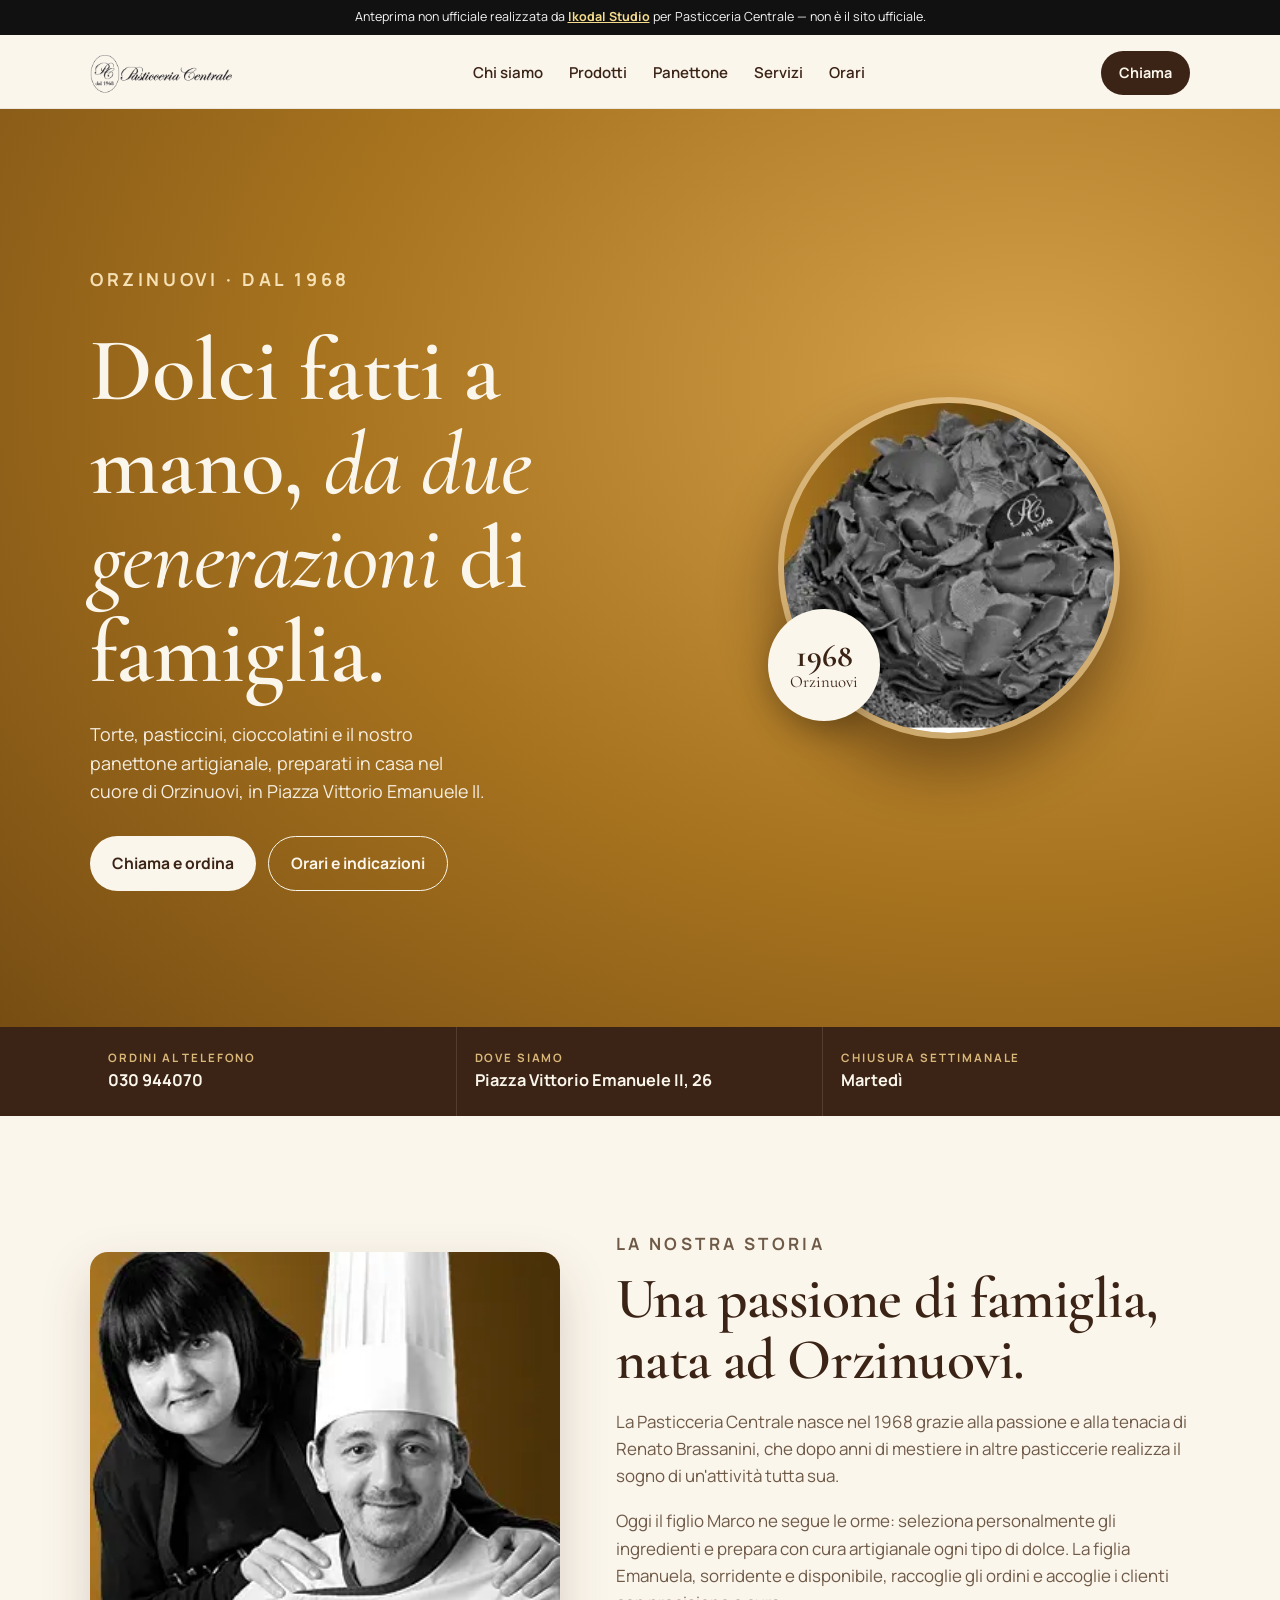
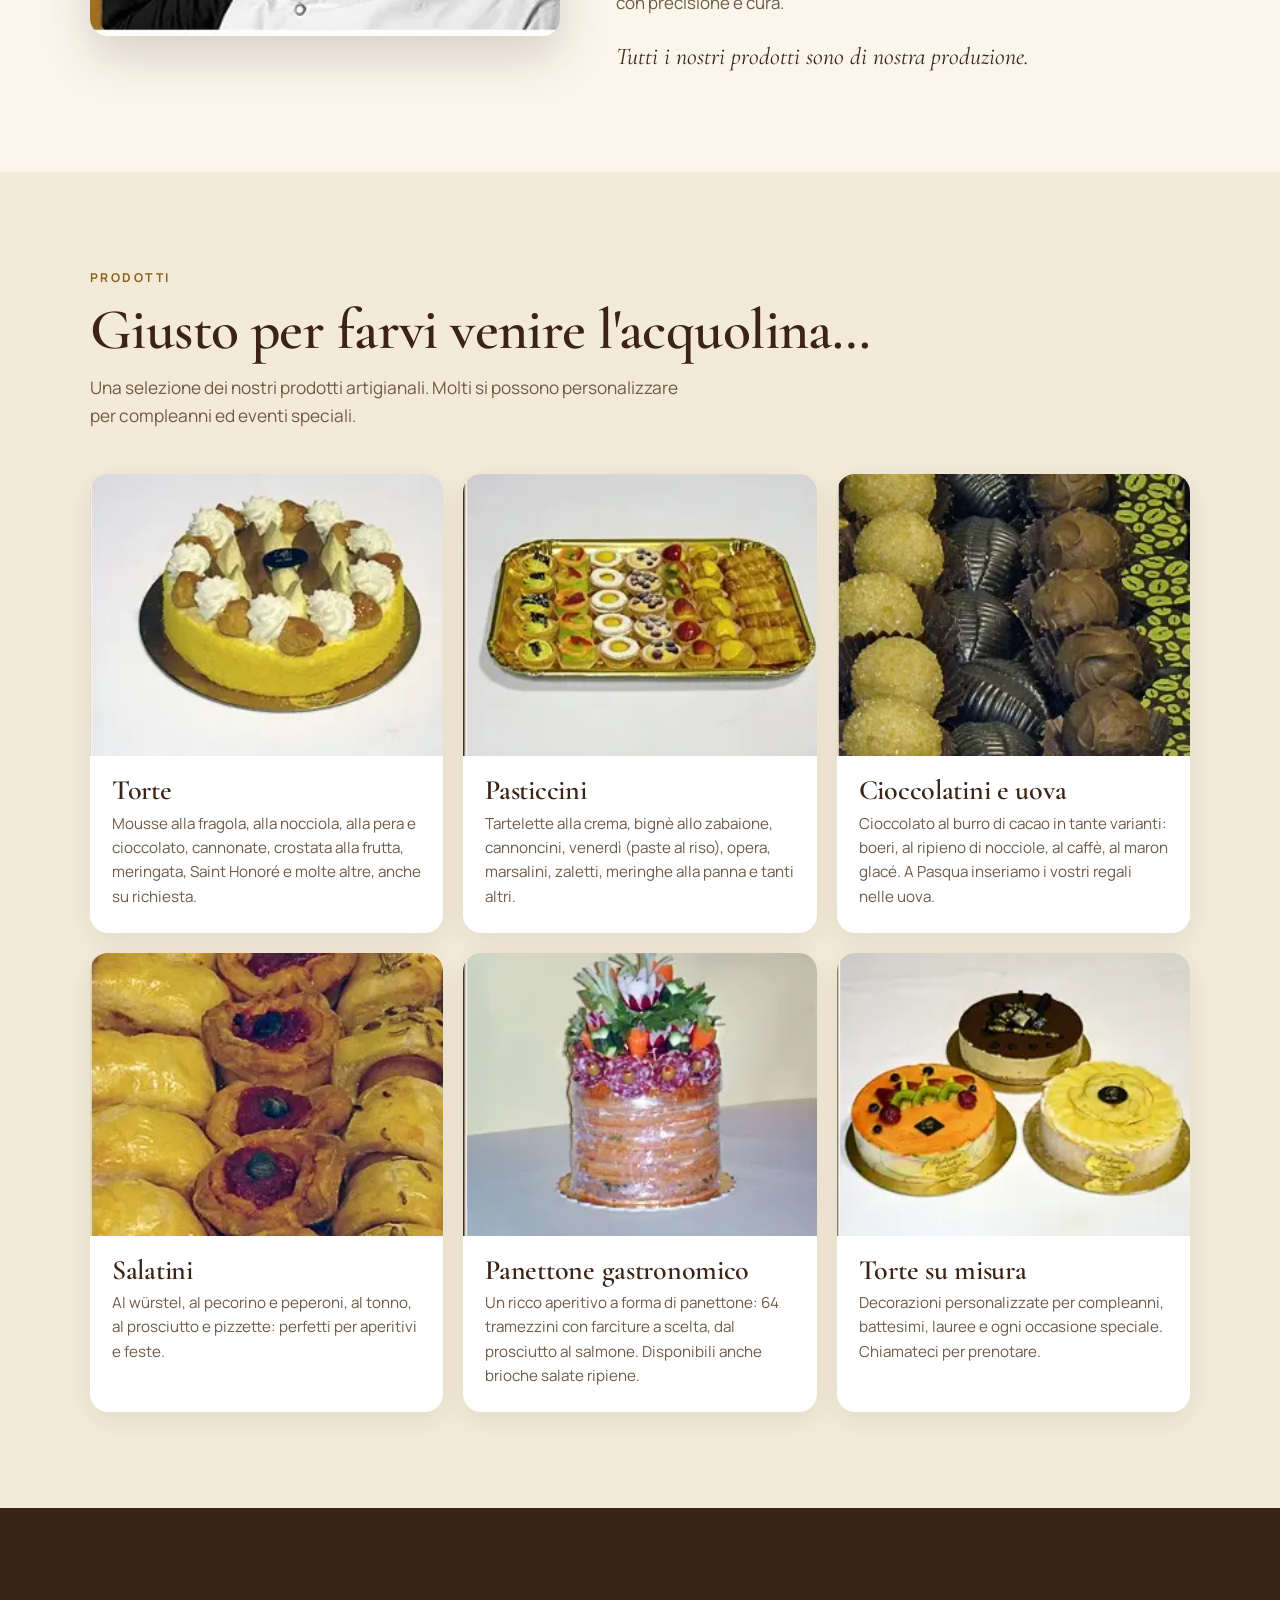
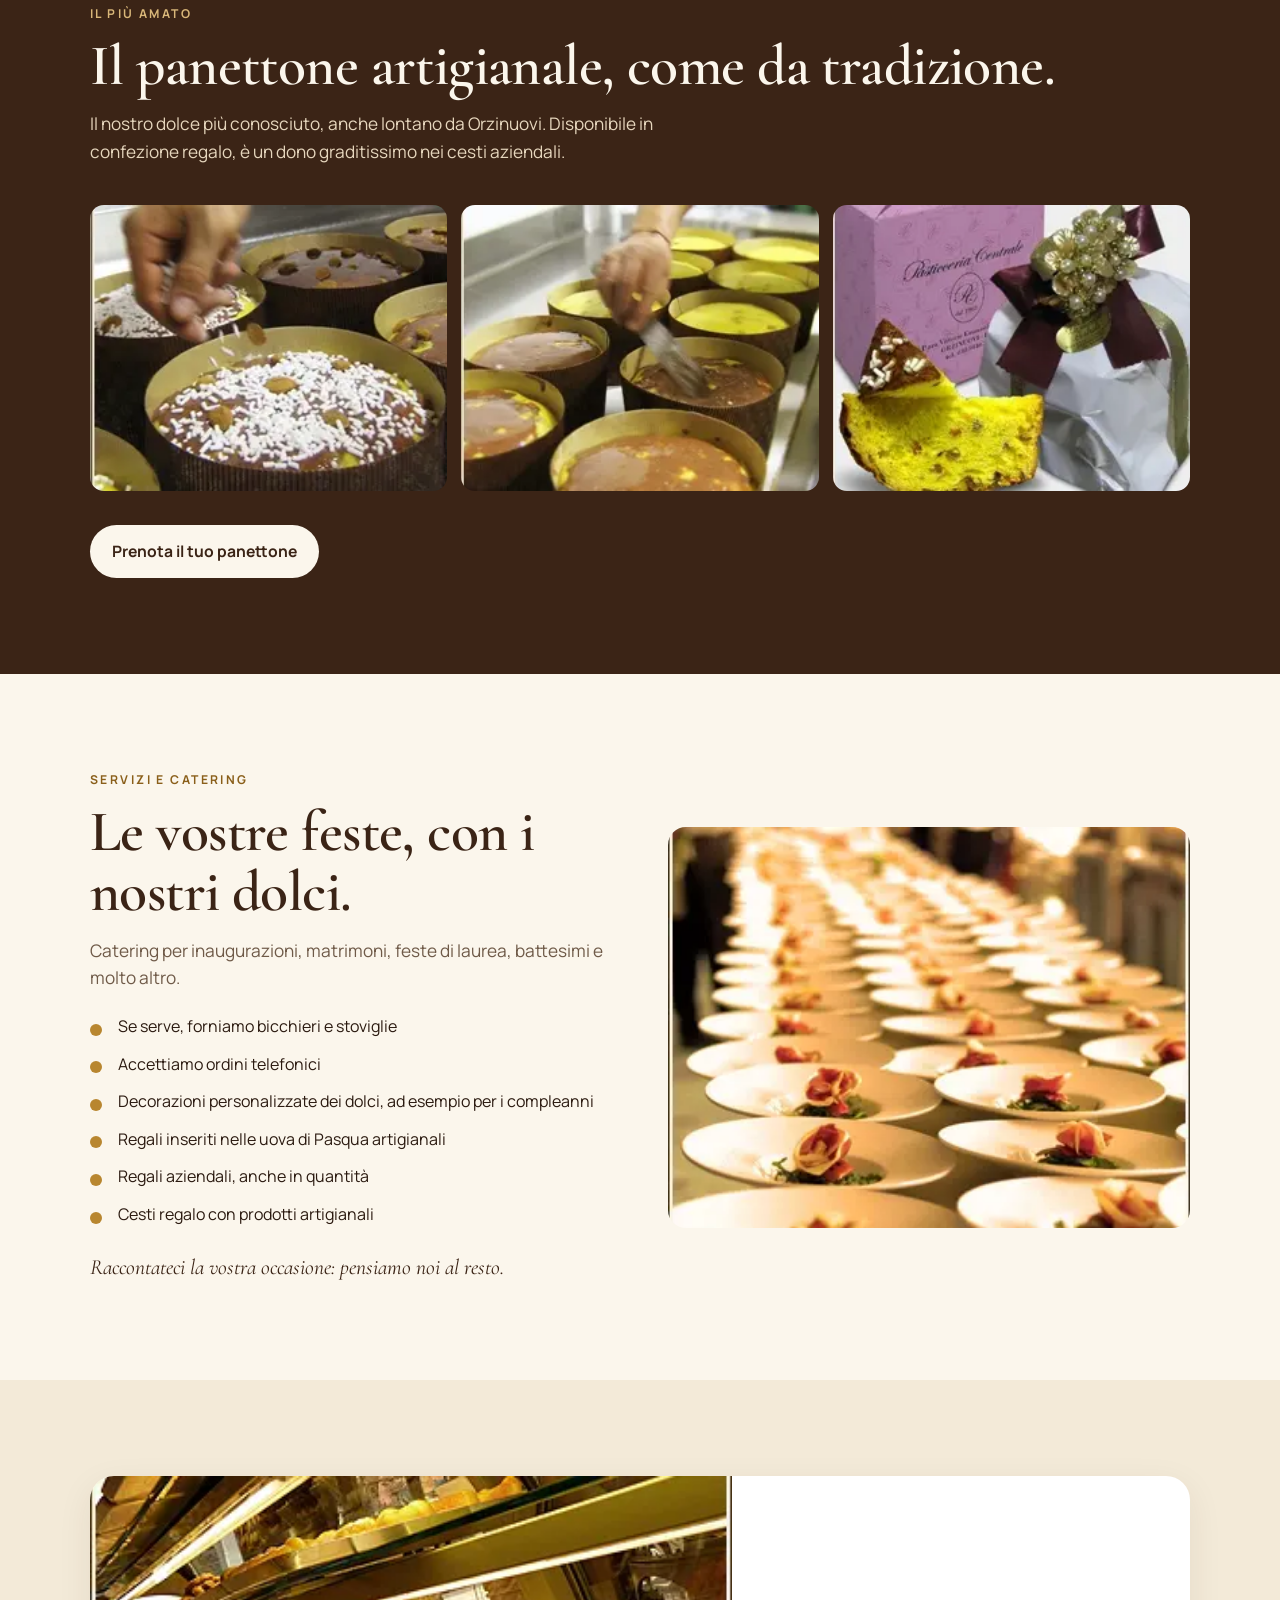
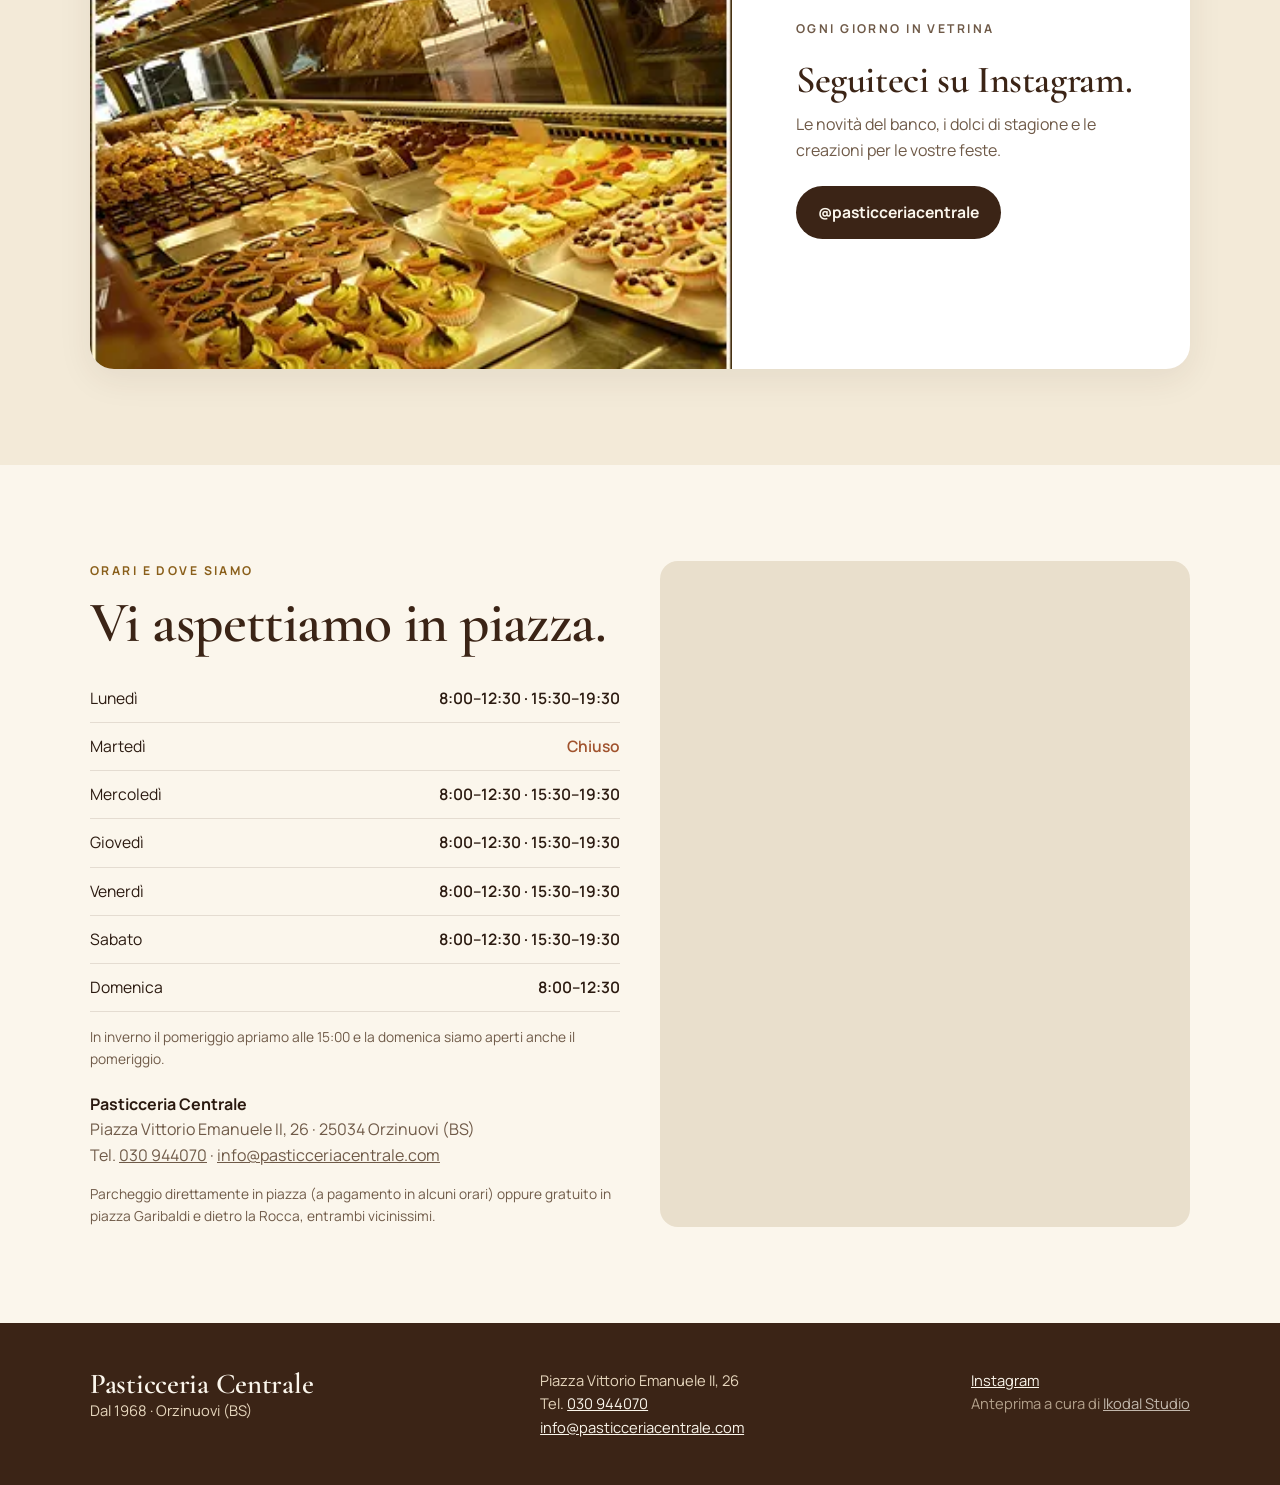
==== demo/pasticceria-centrale-orzinuovi/index.html @ 5e6cc0ec "Demo Pasticceria Centrale Co-Authored-By: Claude Opus 5.5 <noreply@anthropic.com> Claude-Session: ht" ====
<!DOCTYPE html>
<html lang="it">
<head>
<meta charset="utf-8">
<meta name="viewport" content="width=device-width, initial-scale=1">
<meta name="robots" content="noindex, nofollow">
<title>Pasticceria Centrale Orzinuovi | Pasticceria artigianale dal 1968</title>
<meta name="description" content="Pasticceria artigianale a Orzinuovi (BS) dal 1968: torte, pasticcini, cioccolatini, panettone artigianale e catering per le vostre feste. Piazza Vittorio Emanuele II, 26.">
<meta name="theme-color" content="#3B2416">
<link rel="preconnect" href="https://fonts.googleapis.com">
<link rel="preconnect" href="https://fonts.gstatic.com" crossorigin>
<link href="https://fonts.googleapis.com/css2?family=Cormorant+Garamond:ital,wght@0,500;0,600;1,500&family=Manrope:wght@400;600;700&display=swap" rel="stylesheet">
<style>
  :root{
    --cream:#FBF6EC; --cream-2:#F3EAD8; --choco:#3B2416; --choco-2:#5a3a24;
    --gold:#B8862F; --gold-d:#8a5f1a; --ink:#2b1a10; --muted:#6f5a48;
    --r:18px; --max:1140px;
  }
  *{box-sizing:border-box;margin:0;padding:0}
  html{scroll-behavior:smooth}
  body{font-family:"Manrope",system-ui,sans-serif;background:var(--cream);color:var(--ink);line-height:1.6;-webkit-font-smoothing:antialiased;padding-top:38px}
  img{display:block;max-width:100%}
  a{color:inherit}
  .wrap{max-width:var(--max);margin:0 auto;padding:0 20px}
  h1,h2,h3{font-family:"Cormorant Garamond",Georgia,serif;font-weight:600;line-height:1.05;letter-spacing:-.01em}
  h2{font-size:clamp(2.3rem,6vw,3.6rem);color:var(--choco)}
  .kicker{font-size:.76rem;font-weight:700;letter-spacing:.2em;text-transform:uppercase;color:var(--gold-d);margin-bottom:12px}
  .btn{display:inline-flex;align-items:center;justify-content:center;gap:8px;padding:14px 22px;border-radius:999px;font-weight:700;text-decoration:none;font-size:.98rem;transition:transform .2s ease}
  .btn:hover{transform:translateY(-2px)}
  .btn.dark{background:var(--choco);color:var(--cream)}
  .btn.light{background:var(--cream);color:var(--choco)}
  .btn.line{border:1.5px solid currentColor}

  /* fascia anteprima obbligatoria */
  .demo-bar{position:fixed;top:0;left:0;right:0;z-index:100;background:#111;color:#f5f5f5;font-size:.78rem;text-align:center;padding:9px 12px;line-height:1.35}
  .demo-bar a{color:#F5DC8D;font-weight:700}

  header{position:sticky;top:38px;z-index:50;background:rgba(251,246,236,.94);backdrop-filter:blur(8px);border-bottom:1px solid rgba(59,36,22,.08)}
  .nav{display:flex;align-items:center;justify-content:space-between;height:70px;gap:16px}
  .nav img{height:46px;width:auto}
  .nav ul{display:flex;gap:26px;list-style:none;font-weight:600;font-size:.94rem}
  .nav ul a{text-decoration:none;color:var(--choco)}
  .nav .btn{padding:10px 18px;font-size:.9rem}
  @media(max-width:860px){.nav ul{display:none}}

  /* hero */
  .hero{background:radial-gradient(120% 120% at 80% 30%,#d4a04a 0%,#a8741f 45%,#6b4310 100%);color:var(--cream);overflow:hidden;position:relative}
  .hero .wrap{display:grid;grid-template-columns:1.1fr .9fr;align-items:center;gap:30px;min-height:min(78vh,640px);padding-top:40px;padding-bottom:40px}
  .hero h1{font-size:clamp(2.9rem,8vw,5.6rem)}
  .hero h1 em{font-style:italic;font-weight:500}
  .hero p{font-size:1.12rem;max-width:36ch;margin:20px 0 30px;opacity:.95}
  .hero .ctas{display:flex;gap:12px;flex-wrap:wrap}
  .hero .ctas .btn.line{color:var(--cream)}
  .hero figure{position:relative;justify-self:center}
  .hero figure img{width:min(440px,100%);border-radius:50%;aspect-ratio:1;object-fit:cover;box-shadow:0 30px 60px rgba(40,20,5,.45);border:6px solid rgba(251,246,236,.35)}
  .hero .seal{position:absolute;left:-10px;bottom:18px;background:var(--cream);color:var(--choco);border-radius:50%;width:112px;height:112px;display:grid;place-items:center;text-align:center;font-family:"Cormorant Garamond",serif;font-size:1.05rem;line-height:1.05;box-shadow:0 10px 30px rgba(0,0,0,.25)}
  .hero .seal b{display:block;font-size:2rem}
  @media(max-width:820px){.hero .wrap{grid-template-columns:1fr;text-align:left;min-height:auto;padding-top:34px}.hero figure{order:-1}.hero figure img{width:min(300px,78vw)}}

  .facts{background:var(--choco);color:var(--cream)}
  .facts .wrap{display:grid;grid-template-columns:repeat(3,1fr);gap:0}
  .facts a,.facts div.f{padding:22px 18px;text-decoration:none;border-right:1px solid rgba(251,246,236,.12)}
  .facts .wrap>*:last-child{border-right:0}
  .facts small{display:block;font-size:.72rem;letter-spacing:.16em;text-transform:uppercase;color:#d9b779;font-weight:700}
  .facts b{font-size:1.02rem}
  @media(max-width:700px){.facts .wrap{grid-template-columns:1fr}.facts a,.facts div.f{border-right:0;border-bottom:1px solid rgba(251,246,236,.12)}}

  section{padding:96px 0}
  @media(max-width:700px){section{padding:70px 0}}

  /* storia */
  .story{display:grid;grid-template-columns:.9fr 1.1fr;gap:56px;align-items:center}
  .story img{border-radius:var(--r);width:100%;box-shadow:0 20px 50px rgba(59,36,22,.18)}
  .story p{margin-top:18px;color:var(--muted);font-size:1.06rem}
  .story .sign{font-family:"Cormorant Garamond",serif;font-style:italic;font-size:1.5rem;color:var(--choco);margin-top:22px}
  @media(max-width:820px){.story{grid-template-columns:1fr;gap:30px}}

  /* prodotti */
  .alt{background:var(--cream-2)}
  .grid{display:grid;grid-template-columns:repeat(3,1fr);gap:20px;margin-top:44px}
  @media(max-width:900px){.grid{grid-template-columns:1fr 1fr}}
  @media(max-width:560px){.grid{grid-template-columns:1fr}}
  .card{background:#fff;border-radius:var(--r);overflow:hidden;box-shadow:0 8px 28px rgba(59,36,22,.08);display:flex;flex-direction:column}
  .card img{width:100%;aspect-ratio:5/4;object-fit:cover}
  .card .b{padding:20px 22px 24px}
  .card h3{font-size:1.75rem;color:var(--choco)}
  .card p{color:var(--muted);font-size:.95rem;margin-top:6px}
  .lead{max-width:56ch;color:var(--muted);font-size:1.08rem;margin-top:14px}

  /* panettone */
  .panettone{background:var(--choco);color:var(--cream)}
  .panettone h2{color:var(--cream)}
  .panettone .lead{color:#e6d6bd}
  .pgrid{display:grid;grid-template-columns:repeat(3,1fr);gap:14px;margin:40px 0 34px}
  .pgrid img{border-radius:14px;width:100%;aspect-ratio:5/4;object-fit:cover}
  @media(max-width:700px){.pgrid{grid-template-columns:1fr 1fr}.pgrid img:last-child{grid-column:1/-1;aspect-ratio:16/9}}
  .panettone .kicker{color:#d9b779}

  /* servizi */
  .serv{display:grid;grid-template-columns:1fr 1fr;gap:56px;align-items:center}
  .serv img{border-radius:var(--r);width:100%}
  .serv ul{list-style:none;margin-top:22px;display:grid;gap:12px}
  .serv li{padding-left:28px;position:relative;color:var(--ink)}
  .serv li::before{content:"";position:absolute;left:0;top:.6em;width:12px;height:12px;border-radius:50%;background:var(--gold)}
  .serv .note{margin-top:22px;font-family:"Cormorant Garamond",serif;font-size:1.35rem;font-style:italic;color:var(--choco)}
  @media(max-width:820px){.serv{grid-template-columns:1fr;gap:30px}}

  /* vetrina + instagram */
  .insta{display:grid;grid-template-columns:1.2fr .8fr;gap:30px;align-items:center;background:#fff;border-radius:24px;overflow:hidden;box-shadow:0 10px 34px rgba(59,36,22,.08)}
  .insta img{width:100%;height:100%;object-fit:cover;min-height:280px}
  .insta .b{padding:34px}
  .insta p{color:var(--muted);margin:12px 0 22px}
  @media(max-width:760px){.insta{grid-template-columns:1fr}.insta .b{padding:26px}}

  /* orari */
  .visit{display:grid;grid-template-columns:1fr 1fr;gap:40px}
  @media(max-width:820px){.visit{grid-template-columns:1fr}}
  table{width:100%;border-collapse:collapse;margin-top:22px;font-size:.98rem}
  td{padding:11px 0;border-bottom:1px solid rgba(59,36,22,.12)}
  td:last-child{text-align:right;font-weight:600}
  tr.closed td:last-child{color:#a0522d}
  .small{font-size:.86rem;color:var(--muted);margin-top:14px}
  .map{border-radius:var(--r);overflow:hidden;min-height:340px;background:#e9dfcc}
  .map iframe{width:100%;height:100%;min-height:340px;border:0;display:block}
  .addr{margin-top:22px;color:var(--muted)}
  .addr b{color:var(--ink)}

  footer{background:var(--choco);color:#e6d6bd;padding:46px 0 110px;font-size:.92rem}
  footer .wrap{display:flex;flex-wrap:wrap;gap:24px;justify-content:space-between;align-items:flex-start}
  footer h3{color:var(--cream);font-size:1.8rem}
  footer a{color:var(--cream)}

  /* barra mobile */
  .mbar{position:fixed;left:12px;right:12px;bottom:12px;z-index:60;display:none;gap:10px}
  .mbar a{flex:1;box-shadow:0 10px 30px rgba(0,0,0,.25)}
  @media(max-width:820px){.mbar{display:flex}}
  @media(min-width:821px){footer{padding-bottom:46px}}
</style>
</head>
<body>

<div class="demo-bar">Anteprima non ufficiale realizzata da <a href="https://ikodaistudio.github.io/" target="_blank" rel="noopener">IkodaI Studio</a> per Pasticceria Centrale — non è il sito ufficiale.</div>

<header>
  <div class="wrap nav">
    <a href="#" aria-label="Pasticceria Centrale, torna su"><img src="img/logo.png" alt="Pasticceria Centrale, dal 1968"></a>
    <ul>
      <li><a href="#storia">Chi siamo</a></li>
      <li><a href="#prodotti">Prodotti</a></li>
      <li><a href="#panettone">Panettone</a></li>
      <li><a href="#servizi">Servizi</a></li>
      <li><a href="#orari">Orari</a></li>
    </ul>
    <a class="btn dark" href="tel:+39030944070">Chiama</a>
  </div>
</header>

<main>
  <section class="hero" aria-label="Benvenuti">
    <div class="wrap">
      <div>
        <p class="kicker" style="color:#fbe7bd">Orzinuovi · dal 1968</p>
        <h1>Dolci fatti a mano, <em>da due generazioni</em> di famiglia.</h1>
        <p>Torte, pasticcini, cioccolatini e il nostro panettone artigianale, preparati in casa nel cuore di Orzinuovi, in Piazza Vittorio Emanuele II.</p>
        <div class="ctas">
          <a class="btn light" href="tel:+39030944070">Chiama e ordina</a>
          <a class="btn line" href="#orari">Orari e indicazioni</a>
        </div>
      </div>
      <figure>
        <img src="img/torta_cioccolato.webp" alt="Torta al cioccolato della Pasticceria Centrale">
        <div class="seal"><span><b>1968</b>Orzinuovi</span></div>
      </figure>
    </div>
  </section>

  <div class="facts">
    <div class="wrap">
      <a href="tel:+39030944070"><small>Ordini al telefono</small><b>030 944070</b></a>
      <a href="#orari"><small>Dove siamo</small><b>Piazza Vittorio Emanuele II, 26</b></a>
      <div class="f"><small>Chiusura settimanale</small><b>Martedì</b></div>
    </div>
  </div>

  <section id="storia">
    <div class="wrap story">
      <img src="img/famiglia.webp" alt="Emanuela e Marco della Pasticceria Centrale" loading="lazy">
      <div>
        <p class="kicker">La nostra storia</p>
        <h2>Una passione di famiglia, nata ad Orzinuovi.</h2>
        <p>La Pasticceria Centrale nasce nel 1968 grazie alla passione e alla tenacia di Renato Brassanini, che dopo anni di mestiere in altre pasticcerie realizza il sogno di un'attività tutta sua.</p>
        <p>Oggi il figlio Marco ne segue le orme: seleziona personalmente gli ingredienti e prepara con cura artigianale ogni tipo di dolce. La figlia Emanuela, sorridente e disponibile, raccoglie gli ordini e accoglie i clienti con precisione e cura.</p>
        <p class="sign">Tutti i nostri prodotti sono di nostra produzione.</p>
      </div>
    </div>
  </section>

  <section id="prodotti" class="alt">
    <div class="wrap">
      <p class="kicker">Prodotti</p>
      <h2>Giusto per farvi venire l'acquolina…</h2>
      <p class="lead">Una selezione dei nostri prodotti artigianali. Molti si possono personalizzare per compleanni ed eventi speciali.</p>
      <div class="grid">
        <article class="card">
          <img src="img/torte_b.webp" alt="Torta Saint Honoré" loading="lazy">
          <div class="b"><h3>Torte</h3><p>Mousse alla fragola, alla nocciola, alla pera e cioccolato, cannonate, crostata alla frutta, meringata, Saint Honoré e molte altre, anche su richiesta.</p></div>
        </article>
        <article class="card">
          <img src="img/pasticcini2_a.webp" alt="Vassoio di pasticcini" loading="lazy">
          <div class="b"><h3>Pasticcini</h3><p>Tartelette alla crema, bignè allo zabaione, cannoncini, venerdì (paste al riso), opera, marsalini, zaletti, meringhe alla panna e tanti altri.</p></div>
        </article>
        <article class="card">
          <img src="img/cioccolatini_b.webp" alt="Cioccolatini artigianali" loading="lazy">
          <div class="b"><h3>Cioccolatini e uova</h3><p>Cioccolato al burro di cacao in tante varianti: boeri, al ripieno di nocciole, al caffè, al maron glacé. A Pasqua inseriamo i vostri regali nelle uova.</p></div>
        </article>
        <article class="card">
          <img src="img/salatini_b.webp" alt="Salatini" loading="lazy">
          <div class="b"><h3>Salatini</h3><p>Al würstel, al pecorino e peperoni, al tonno, al prosciutto e pizzette: perfetti per aperitivi e feste.</p></div>
        </article>
        <article class="card">
          <img src="img/panettone_a.webp" alt="Panettone gastronomico" loading="lazy">
          <div class="b"><h3>Panettone gastronomico</h3><p>Un ricco aperitivo a forma di panettone: 64 tramezzini con farciture a scelta, dal prosciutto al salmone. Disponibili anche brioche salate ripiene.</p></div>
        </article>
        <article class="card">
          <img src="img/torte_a.webp" alt="Torte alla frutta e alla mousse" loading="lazy">
          <div class="b"><h3>Torte su misura</h3><p>Decorazioni personalizzate per compleanni, battesimi, lauree e ogni occasione speciale. Chiamateci per prenotare.</p></div>
        </article>
      </div>
    </div>
  </section>

  <section id="panettone" class="panettone">
    <div class="wrap">
      <p class="kicker">Il più amato</p>
      <h2>Il panettone artigianale, come da tradizione.</h2>
      <p class="lead">Il nostro dolce più conosciuto, anche lontano da Orzinuovi. Disponibile in confezione regalo, è un dono graditissimo nei cesti aziendali.</p>
      <div class="pgrid">
        <img src="img/tripla_0.webp" alt="Panettoni decorati a mano" loading="lazy">
        <img src="img/panettone_doppia_b.webp" alt="Preparazione dei panettoni in laboratorio" loading="lazy">
        <img src="img/tripla_2.webp" alt="Panettone in confezione regalo" loading="lazy">
      </div>
      <a class="btn light" href="tel:+39030944070">Prenota il tuo panettone</a>
    </div>
  </section>

  <section id="servizi">
    <div class="wrap serv">
      <div>
        <p class="kicker">Servizi e catering</p>
        <h2>Le vostre feste, con i nostri dolci.</h2>
        <p class="lead">Catering per inaugurazioni, matrimoni, feste di laurea, battesimi e molto altro.</p>
        <ul>
          <li>Se serve, forniamo bicchieri e stoviglie</li>
          <li>Accettiamo ordini telefonici</li>
          <li>Decorazioni personalizzate dei dolci, ad esempio per i compleanni</li>
          <li>Regali inseriti nelle uova di Pasqua artigianali</li>
          <li>Regali aziendali, anche in quantità</li>
          <li>Cesti regalo con prodotti artigianali</li>
        </ul>
        <p class="note">Raccontateci la vostra occasione: pensiamo noi al resto.</p>
      </div>
      <img src="img/catering.webp" alt="Servizio catering della Pasticceria Centrale" loading="lazy">
    </div>
  </section>

  <section class="alt" aria-label="Instagram">
    <div class="wrap">
      <div class="insta">
        <img src="img/vetrina.webp" alt="La vetrina della Pasticceria Centrale" loading="lazy">
        <div class="b">
          <p class="kicker">Ogni giorno in vetrina</p>
          <h2 style="font-size:2.4rem">Seguiteci su Instagram.</h2>
          <p>Le novità del banco, i dolci di stagione e le creazioni per le vostre feste.</p>
          <a class="btn dark" href="https://www.instagram.com/pasticceriacentrale" target="_blank" rel="noopener">@pasticceriacentrale</a>
        </div>
      </div>
    </div>
  </section>

  <section id="orari">
    <div class="wrap visit">
      <div>
        <p class="kicker">Orari e dove siamo</p>
        <h2>Vi aspettiamo in piazza.</h2>
        <table aria-label="Orari di apertura">
          <tr><td>Lunedì</td><td>8:00–12:30 · 15:30–19:30</td></tr>
          <tr class="closed"><td>Martedì</td><td>Chiuso</td></tr>
          <tr><td>Mercoledì</td><td>8:00–12:30 · 15:30–19:30</td></tr>
          <tr><td>Giovedì</td><td>8:00–12:30 · 15:30–19:30</td></tr>
          <tr><td>Venerdì</td><td>8:00–12:30 · 15:30–19:30</td></tr>
          <tr><td>Sabato</td><td>8:00–12:30 · 15:30–19:30</td></tr>
          <tr><td>Domenica</td><td>8:00–12:30</td></tr>
        </table>
        <p class="small">In inverno il pomeriggio apriamo alle 15:00 e la domenica siamo aperti anche il pomeriggio.</p>
        <p class="addr"><b>Pasticceria Centrale</b><br>Piazza Vittorio Emanuele II, 26 · 25034 Orzinuovi (BS)<br>Tel. <a href="tel:+39030944070">030 944070</a> · <a href="mailto:info@pasticceriacentrale.com">info@pasticceriacentrale.com</a></p>
        <p class="small">Parcheggio direttamente in piazza (a pagamento in alcuni orari) oppure gratuito in piazza Garibaldi e dietro la Rocca, entrambi vicinissimi.</p>
      </div>
      <div class="map">
        <iframe title="Mappa Pasticceria Centrale Orzinuovi" loading="lazy" referrerpolicy="no-referrer-when-downgrade" src="https://www.google.com/maps?q=Pasticceria+Centrale,+Piazza+Vittorio+Emanuele+II+26,+Orzinuovi&output=embed"></iframe>
      </div>
    </div>
  </section>
</main>

<footer>
  <div class="wrap">
    <div>
      <h3>Pasticceria Centrale</h3>
      <p>Dal 1968 · Orzinuovi (BS)</p>
    </div>
    <div>
      Piazza Vittorio Emanuele II, 26<br>
      Tel. <a href="tel:+39030944070">030 944070</a><br>
      <a href="mailto:info@pasticceriacentrale.com">info@pasticceriacentrale.com</a>
    </div>
    <div>
      <a href="https://www.instagram.com/pasticceriacentrale" target="_blank" rel="noopener">Instagram</a><br>
      <span style="opacity:.7">Anteprima a cura di <a href="https://ikodaistudio.github.io/" target="_blank" rel="noopener">IkodaI Studio</a></span>
    </div>
  </div>
</footer>

<nav class="mbar" aria-label="Azioni rapide">
  <a class="btn dark" href="tel:+39030944070">Chiama</a>
  <a class="btn light" style="border:1.5px solid var(--choco)" href="https://www.google.com/maps/dir/?api=1&destination=Piazza+Vittorio+Emanuele+II+26+Orzinuovi" target="_blank" rel="noopener">Indicazioni</a>
</nav>

</body>
</html>
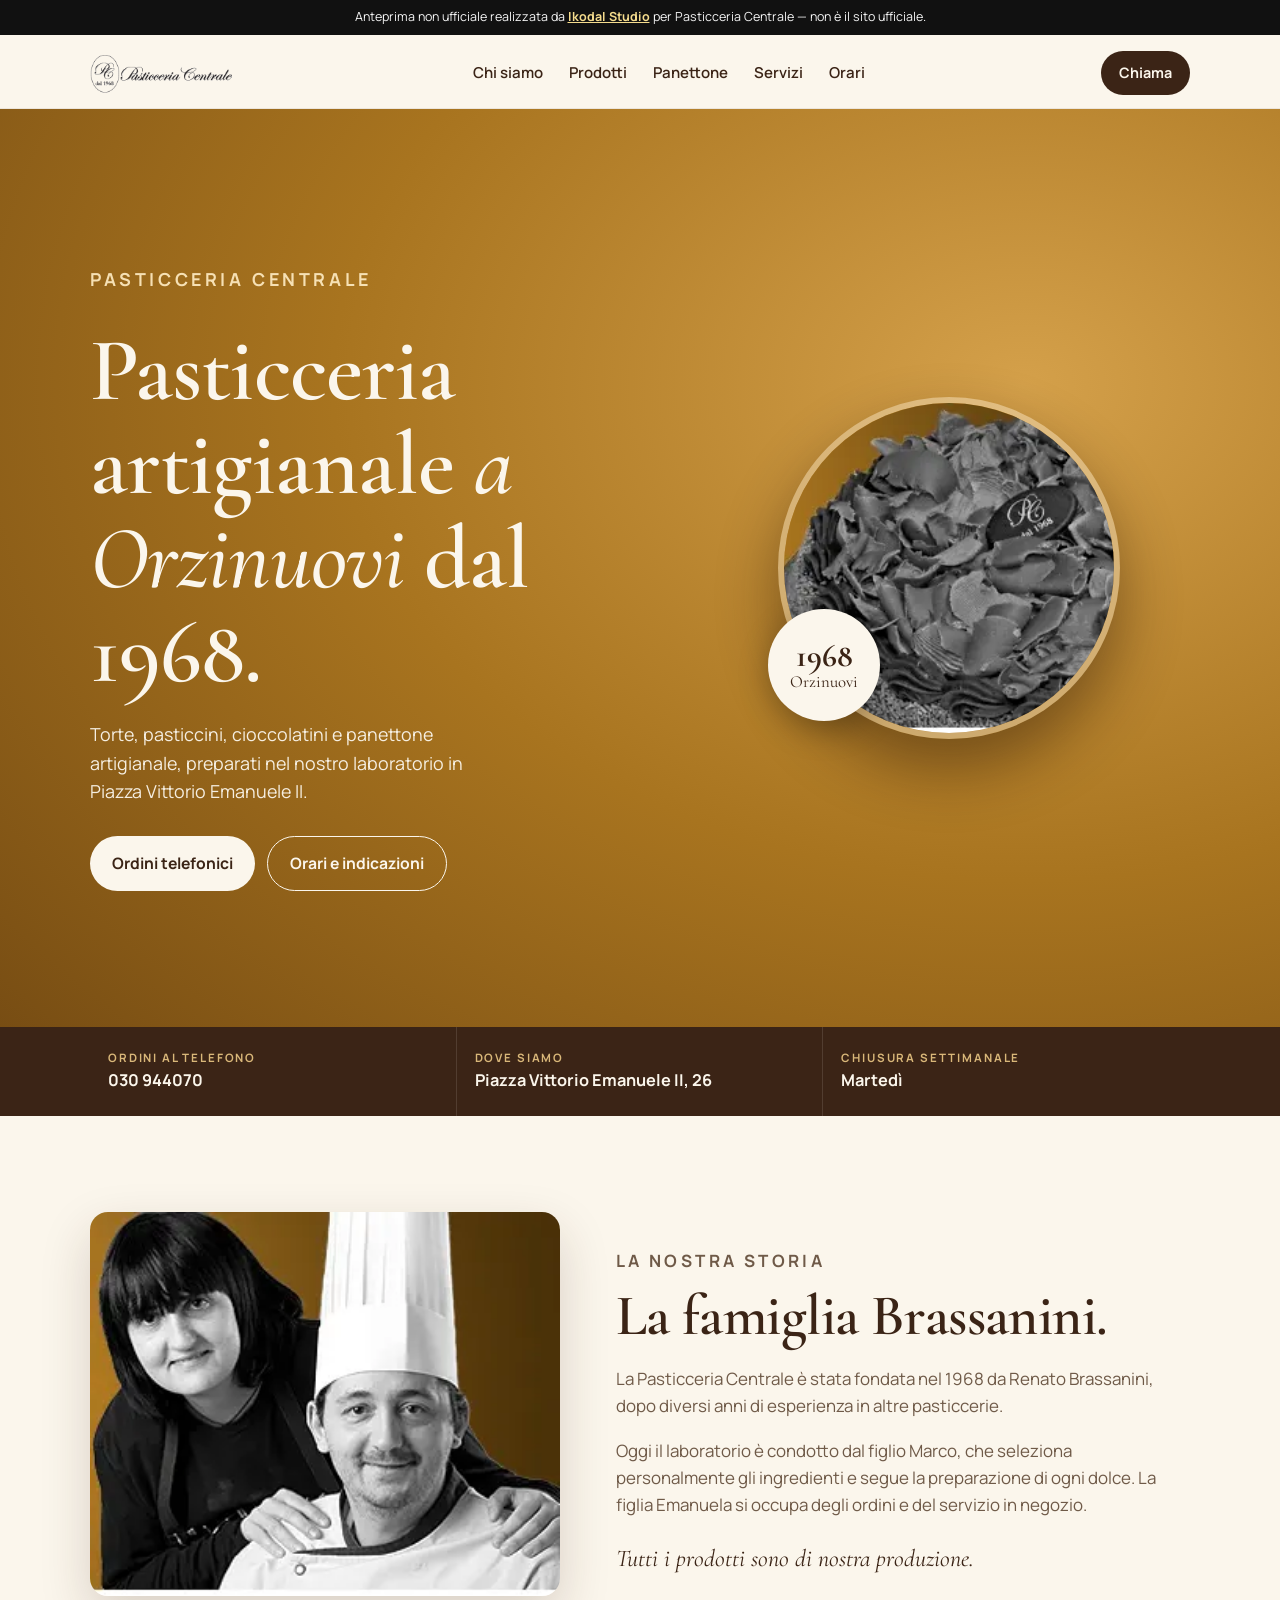
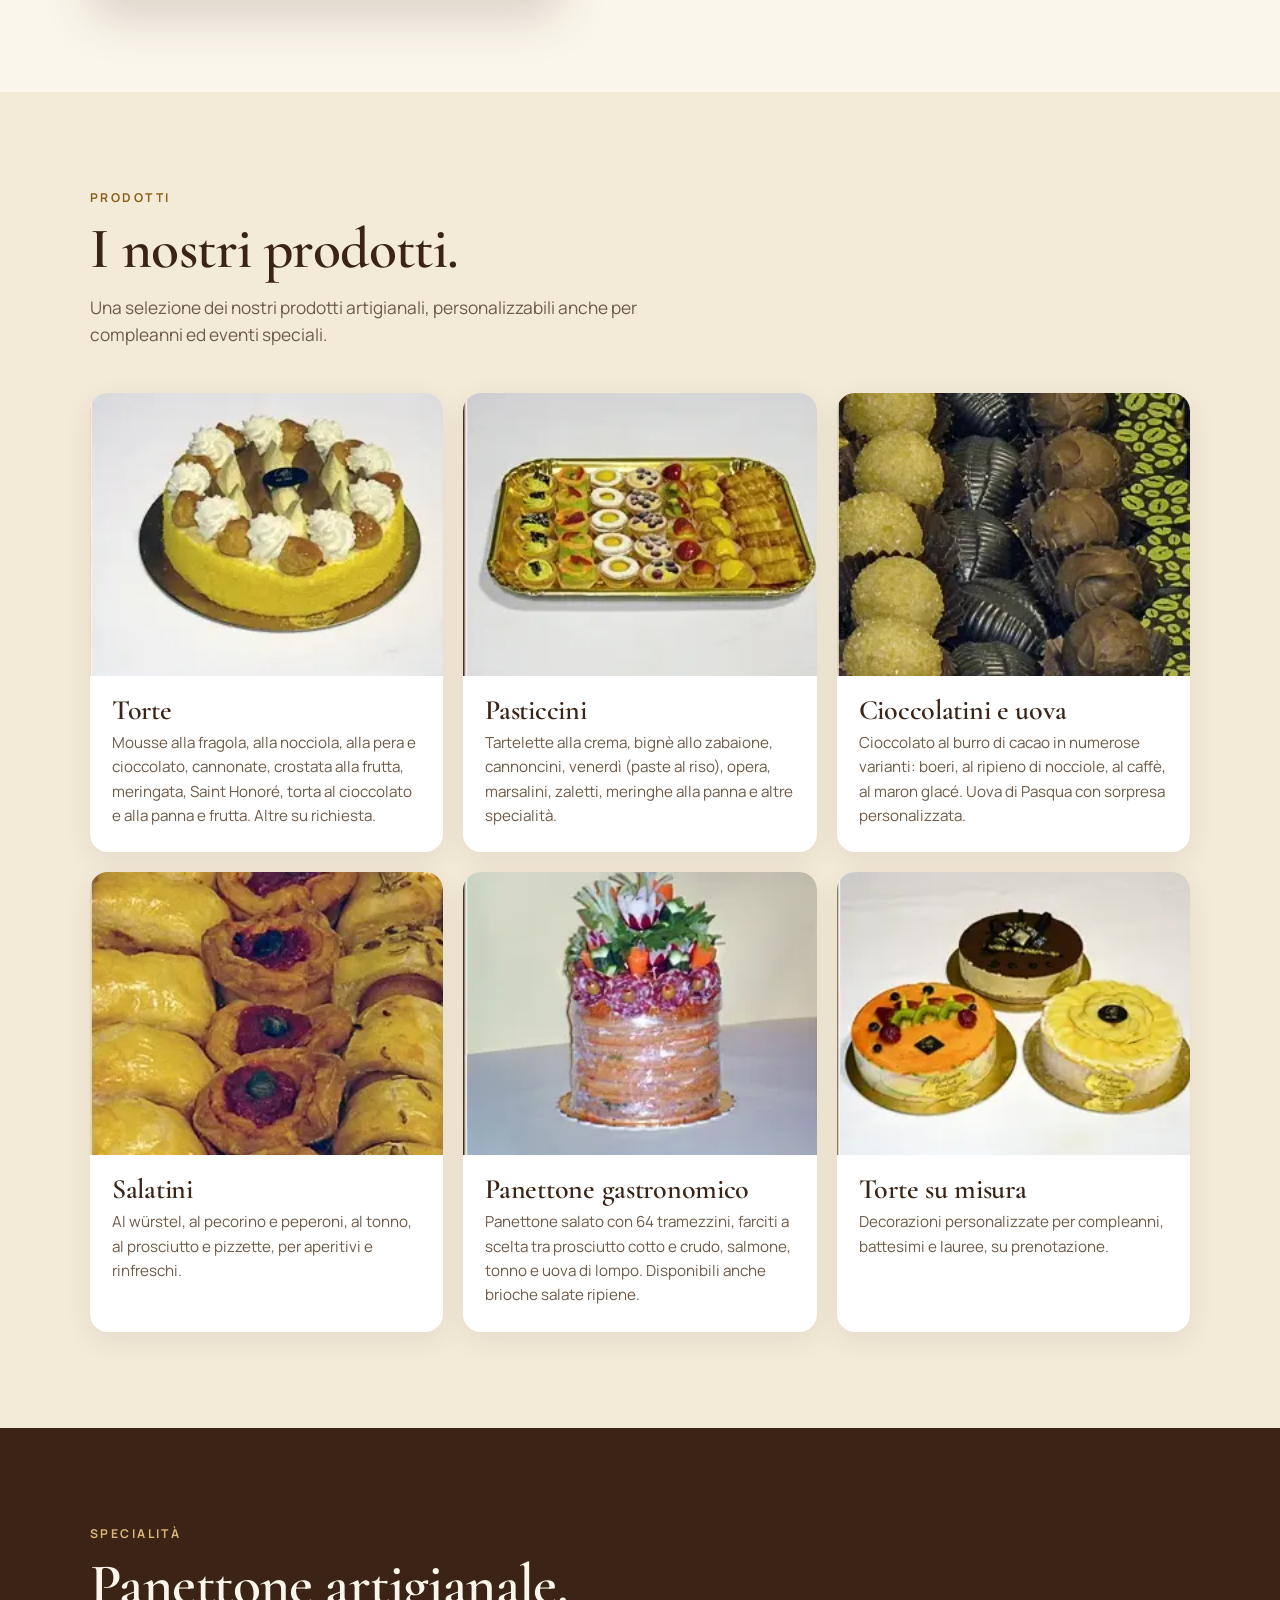
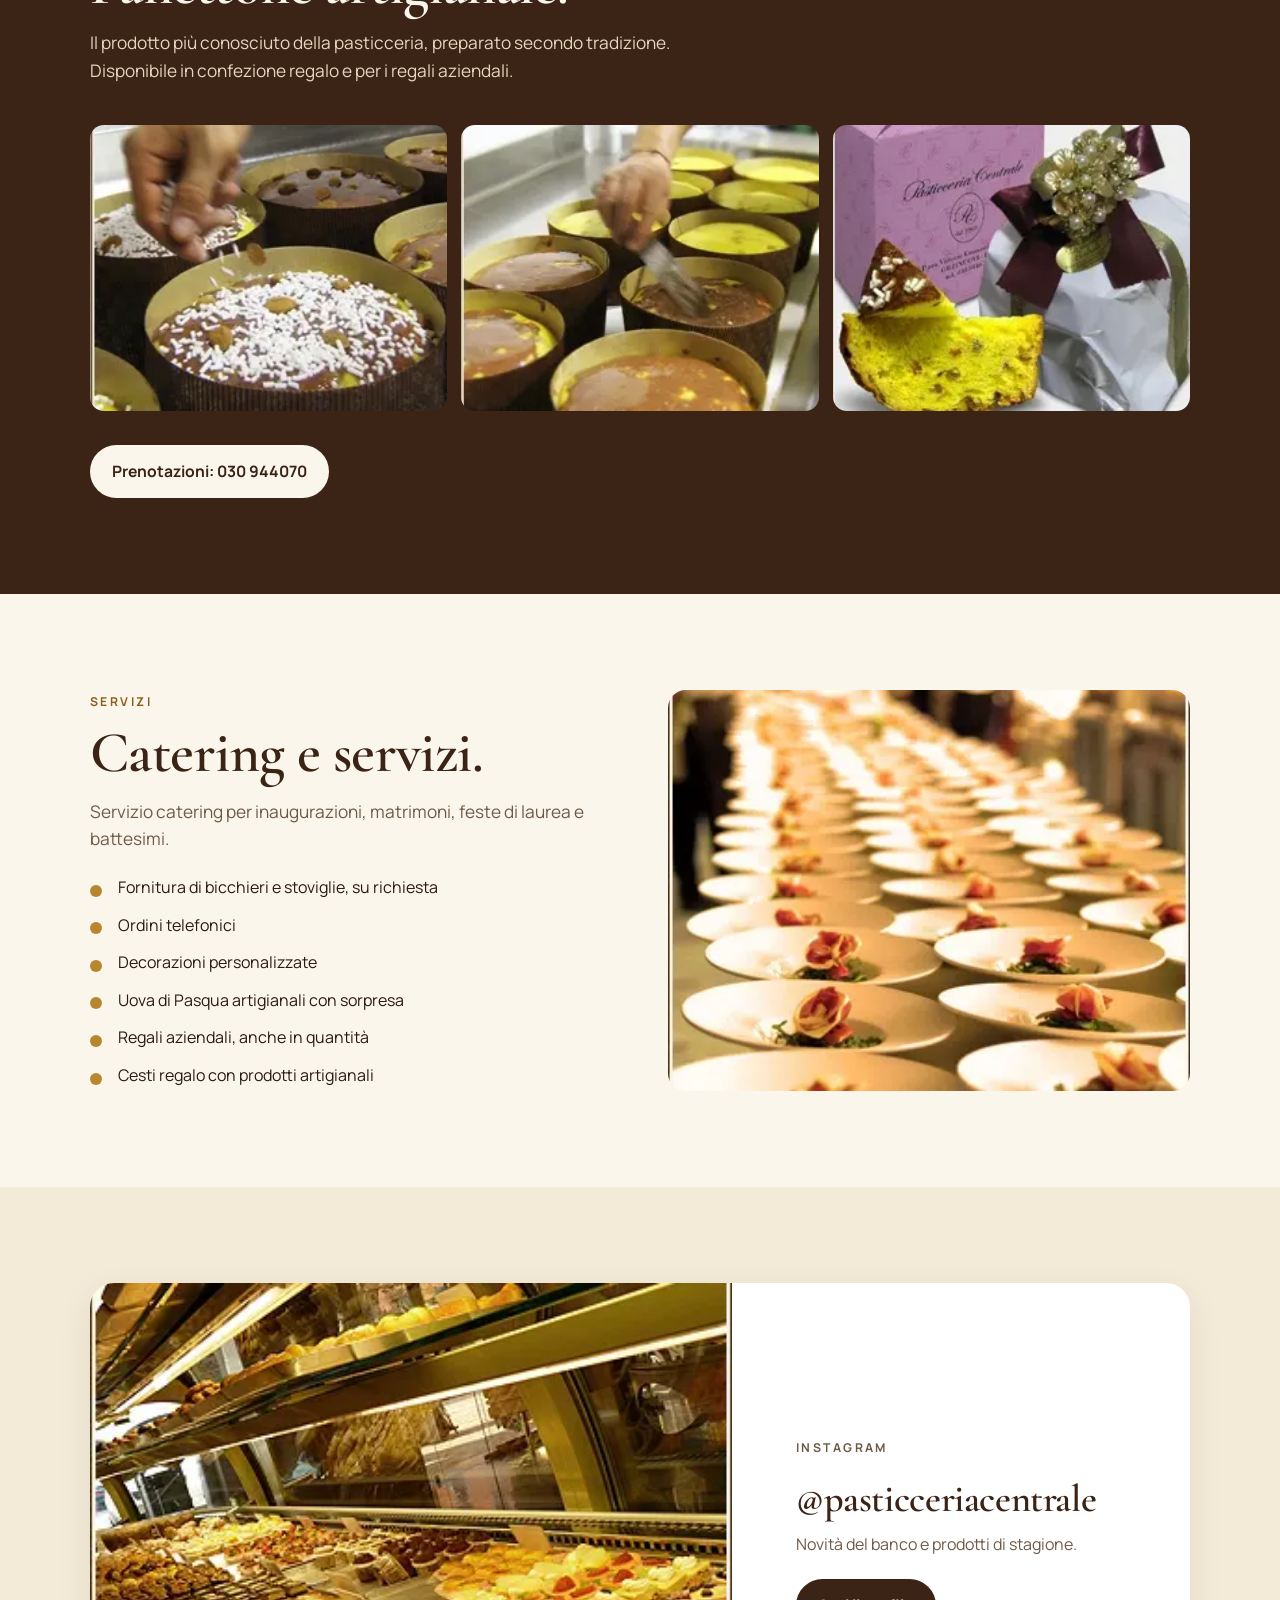
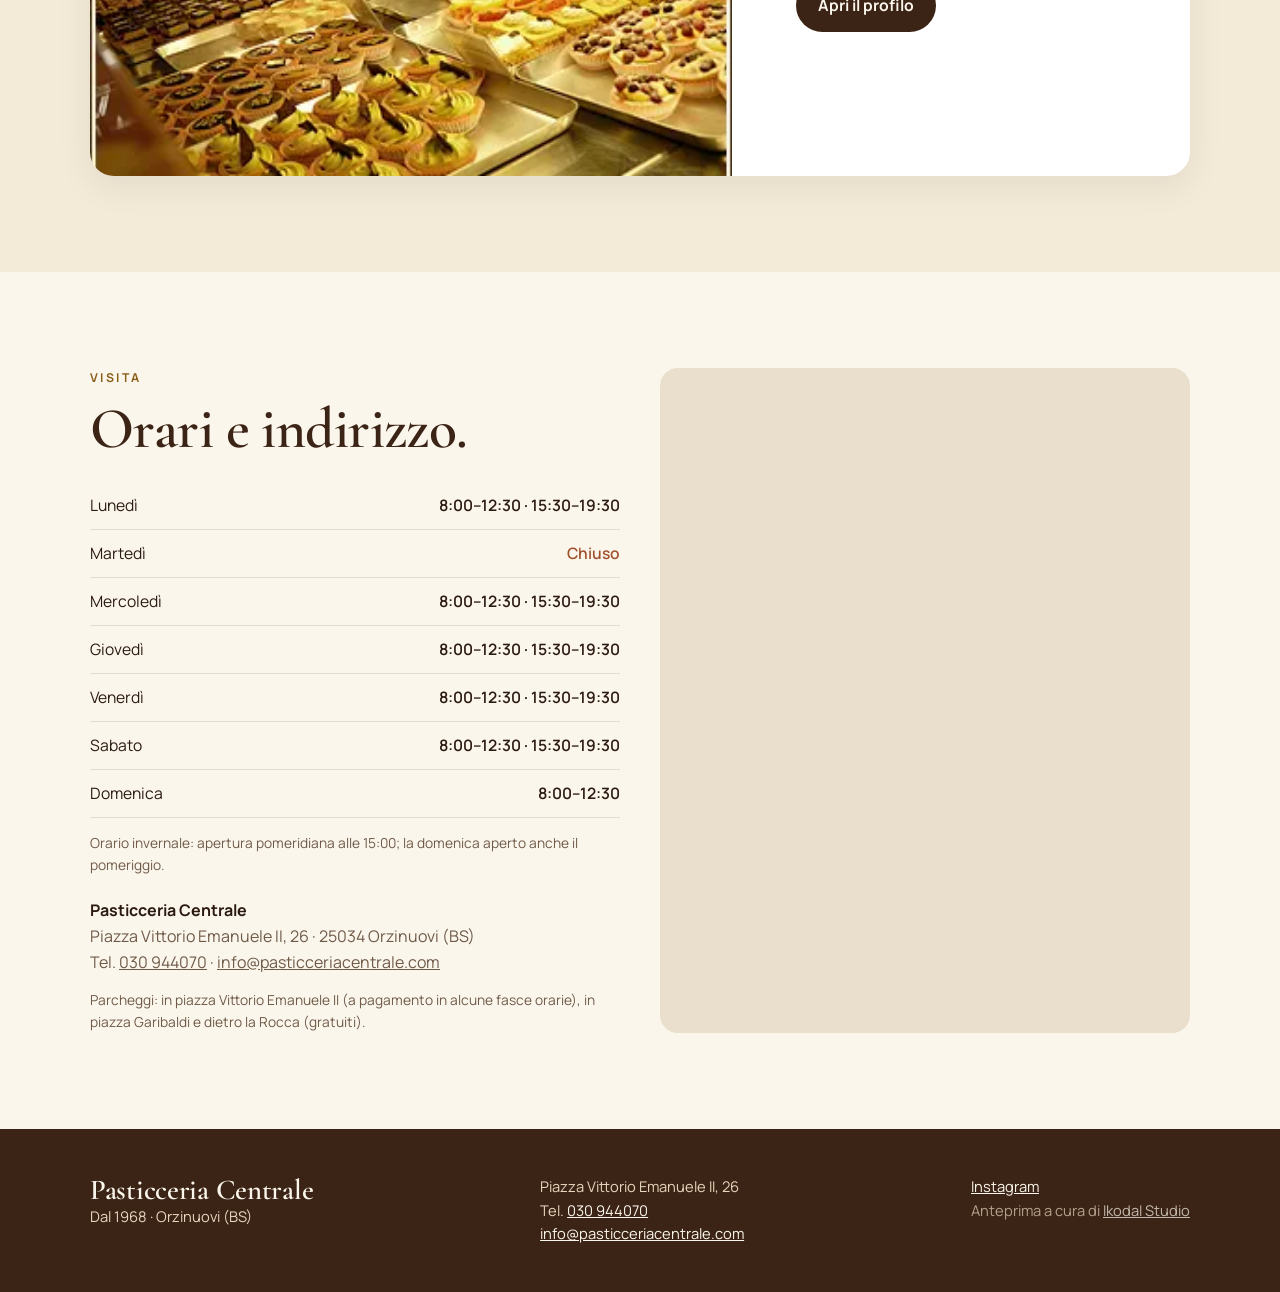
==== commit 5902a40b: "Testi più sobri e formali sul sito IkodaI e nella demo Pasticceria Centrale Co-Authored-By: Claude O" ====
--- a/demo/pasticceria-centrale-orzinuovi/index.html
+++ b/demo/pasticceria-centrale-orzinuovi/index.html
@@ -5,7 +5,7 @@
 <meta name="viewport" content="width=device-width, initial-scale=1">
 <meta name="robots" content="noindex, nofollow">
 <title>Pasticceria Centrale Orzinuovi | Pasticceria artigianale dal 1968</title>
-<meta name="description" content="Pasticceria artigianale a Orzinuovi (BS) dal 1968: torte, pasticcini, cioccolatini, panettone artigianale e catering per le vostre feste. Piazza Vittorio Emanuele II, 26.">
+<meta name="description" content="Pasticceria artigianale a Orzinuovi (BS) dal 1968: torte, pasticcini, cioccolatini, panettone artigianale e servizio catering. Piazza Vittorio Emanuele II, 26.">
 <meta name="theme-color" content="#3B2416">
 <link rel="preconnect" href="https://fonts.googleapis.com">
 <link rel="preconnect" href="https://fonts.gstatic.com" crossorigin>
@@ -159,11 +159,11 @@
   <section class="hero" aria-label="Benvenuti">
     <div class="wrap">
       <div>
-        <p class="kicker" style="color:#fbe7bd">Orzinuovi · dal 1968</p>
-        <h1>Dolci fatti a mano, <em>da due generazioni</em> di famiglia.</h1>
-        <p>Torte, pasticcini, cioccolatini e il nostro panettone artigianale, preparati in casa nel cuore di Orzinuovi, in Piazza Vittorio Emanuele II.</p>
+        <p class="kicker" style="color:#fbe7bd">Pasticceria Centrale</p>
+        <h1>Pasticceria artigianale <em>a Orzinuovi</em> dal 1968.</h1>
+        <p>Torte, pasticcini, cioccolatini e panettone artigianale, preparati nel nostro laboratorio in Piazza Vittorio Emanuele II.</p>
         <div class="ctas">
-          <a class="btn light" href="tel:+39030944070">Chiama e ordina</a>
+          <a class="btn light" href="tel:+39030944070">Ordini telefonici</a>
           <a class="btn line" href="#orari">Orari e indicazioni</a>
         </div>
       </div>
@@ -187,10 +187,10 @@
       <img src="img/famiglia.webp" alt="Emanuela e Marco della Pasticceria Centrale" loading="lazy">
       <div>
         <p class="kicker">La nostra storia</p>
-        <h2>Una passione di famiglia, nata ad Orzinuovi.</h2>
-        <p>La Pasticceria Centrale nasce nel 1968 grazie alla passione e alla tenacia di Renato Brassanini, che dopo anni di mestiere in altre pasticcerie realizza il sogno di un'attività tutta sua.</p>
-        <p>Oggi il figlio Marco ne segue le orme: seleziona personalmente gli ingredienti e prepara con cura artigianale ogni tipo di dolce. La figlia Emanuela, sorridente e disponibile, raccoglie gli ordini e accoglie i clienti con precisione e cura.</p>
-        <p class="sign">Tutti i nostri prodotti sono di nostra produzione.</p>
+        <h2>La famiglia Brassanini.</h2>
+        <p>La Pasticceria Centrale è stata fondata nel 1968 da Renato Brassanini, dopo diversi anni di esperienza in altre pasticcerie.</p>
+        <p>Oggi il laboratorio è condotto dal figlio Marco, che seleziona personalmente gli ingredienti e segue la preparazione di ogni dolce. La figlia Emanuela si occupa degli ordini e del servizio in negozio.</p>
+        <p class="sign">Tutti i prodotti sono di nostra produzione.</p>
       </div>
     </div>
   </section>
@@ -198,32 +198,32 @@
   <section id="prodotti" class="alt">
     <div class="wrap">
       <p class="kicker">Prodotti</p>
-      <h2>Giusto per farvi venire l'acquolina…</h2>
-      <p class="lead">Una selezione dei nostri prodotti artigianali. Molti si possono personalizzare per compleanni ed eventi speciali.</p>
+      <h2>I nostri prodotti.</h2>
+      <p class="lead">Una selezione dei nostri prodotti artigianali, personalizzabili anche per compleanni ed eventi speciali.</p>
       <div class="grid">
         <article class="card">
           <img src="img/torte_b.webp" alt="Torta Saint Honoré" loading="lazy">
-          <div class="b"><h3>Torte</h3><p>Mousse alla fragola, alla nocciola, alla pera e cioccolato, cannonate, crostata alla frutta, meringata, Saint Honoré e molte altre, anche su richiesta.</p></div>
+          <div class="b"><h3>Torte</h3><p>Mousse alla fragola, alla nocciola, alla pera e cioccolato, cannonate, crostata alla frutta, meringata, Saint Honoré, torta al cioccolato e alla panna e frutta. Altre su richiesta.</p></div>
         </article>
         <article class="card">
           <img src="img/pasticcini2_a.webp" alt="Vassoio di pasticcini" loading="lazy">
-          <div class="b"><h3>Pasticcini</h3><p>Tartelette alla crema, bignè allo zabaione, cannoncini, venerdì (paste al riso), opera, marsalini, zaletti, meringhe alla panna e tanti altri.</p></div>
+          <div class="b"><h3>Pasticcini</h3><p>Tartelette alla crema, bignè allo zabaione, cannoncini, venerdì (paste al riso), opera, marsalini, zaletti, meringhe alla panna e altre specialità.</p></div>
         </article>
         <article class="card">
           <img src="img/cioccolatini_b.webp" alt="Cioccolatini artigianali" loading="lazy">
-          <div class="b"><h3>Cioccolatini e uova</h3><p>Cioccolato al burro di cacao in tante varianti: boeri, al ripieno di nocciole, al caffè, al maron glacé. A Pasqua inseriamo i vostri regali nelle uova.</p></div>
+          <div class="b"><h3>Cioccolatini e uova</h3><p>Cioccolato al burro di cacao in numerose varianti: boeri, al ripieno di nocciole, al caffè, al maron glacé. Uova di Pasqua con sorpresa personalizzata.</p></div>
         </article>
         <article class="card">
           <img src="img/salatini_b.webp" alt="Salatini" loading="lazy">
-          <div class="b"><h3>Salatini</h3><p>Al würstel, al pecorino e peperoni, al tonno, al prosciutto e pizzette: perfetti per aperitivi e feste.</p></div>
+          <div class="b"><h3>Salatini</h3><p>Al würstel, al pecorino e peperoni, al tonno, al prosciutto e pizzette, per aperitivi e rinfreschi.</p></div>
         </article>
         <article class="card">
           <img src="img/panettone_a.webp" alt="Panettone gastronomico" loading="lazy">
-          <div class="b"><h3>Panettone gastronomico</h3><p>Un ricco aperitivo a forma di panettone: 64 tramezzini con farciture a scelta, dal prosciutto al salmone. Disponibili anche brioche salate ripiene.</p></div>
+          <div class="b"><h3>Panettone gastronomico</h3><p>Panettone salato con 64 tramezzini, farciti a scelta tra prosciutto cotto e crudo, salmone, tonno e uova di lompo. Disponibili anche brioche salate ripiene.</p></div>
         </article>
         <article class="card">
           <img src="img/torte_a.webp" alt="Torte alla frutta e alla mousse" loading="lazy">
-          <div class="b"><h3>Torte su misura</h3><p>Decorazioni personalizzate per compleanni, battesimi, lauree e ogni occasione speciale. Chiamateci per prenotare.</p></div>
+          <div class="b"><h3>Torte su misura</h3><p>Decorazioni personalizzate per compleanni, battesimi e lauree, su prenotazione.</p></div>
         </article>
       </div>
     </div>
@@ -231,33 +231,32 @@
 
   <section id="panettone" class="panettone">
     <div class="wrap">
-      <p class="kicker">Il più amato</p>
-      <h2>Il panettone artigianale, come da tradizione.</h2>
-      <p class="lead">Il nostro dolce più conosciuto, anche lontano da Orzinuovi. Disponibile in confezione regalo, è un dono graditissimo nei cesti aziendali.</p>
+      <p class="kicker">Specialità</p>
+      <h2>Panettone artigianale.</h2>
+      <p class="lead">Il prodotto più conosciuto della pasticceria, preparato secondo tradizione. Disponibile in confezione regalo e per i regali aziendali.</p>
       <div class="pgrid">
         <img src="img/tripla_0.webp" alt="Panettoni decorati a mano" loading="lazy">
         <img src="img/panettone_doppia_b.webp" alt="Preparazione dei panettoni in laboratorio" loading="lazy">
         <img src="img/tripla_2.webp" alt="Panettone in confezione regalo" loading="lazy">
       </div>
-      <a class="btn light" href="tel:+39030944070">Prenota il tuo panettone</a>
+      <a class="btn light" href="tel:+39030944070">Prenotazioni: 030 944070</a>
     </div>
   </section>
 
   <section id="servizi">
     <div class="wrap serv">
       <div>
-        <p class="kicker">Servizi e catering</p>
-        <h2>Le vostre feste, con i nostri dolci.</h2>
-        <p class="lead">Catering per inaugurazioni, matrimoni, feste di laurea, battesimi e molto altro.</p>
+        <p class="kicker">Servizi</p>
+        <h2>Catering e servizi.</h2>
+        <p class="lead">Servizio catering per inaugurazioni, matrimoni, feste di laurea e battesimi.</p>
         <ul>
-          <li>Se serve, forniamo bicchieri e stoviglie</li>
-          <li>Accettiamo ordini telefonici</li>
-          <li>Decorazioni personalizzate dei dolci, ad esempio per i compleanni</li>
-          <li>Regali inseriti nelle uova di Pasqua artigianali</li>
+          <li>Fornitura di bicchieri e stoviglie, su richiesta</li>
+          <li>Ordini telefonici</li>
+          <li>Decorazioni personalizzate</li>
+          <li>Uova di Pasqua artigianali con sorpresa</li>
           <li>Regali aziendali, anche in quantità</li>
           <li>Cesti regalo con prodotti artigianali</li>
         </ul>
-        <p class="note">Raccontateci la vostra occasione: pensiamo noi al resto.</p>
       </div>
       <img src="img/catering.webp" alt="Servizio catering della Pasticceria Centrale" loading="lazy">
     </div>
@@ -268,10 +267,10 @@
       <div class="insta">
         <img src="img/vetrina.webp" alt="La vetrina della Pasticceria Centrale" loading="lazy">
         <div class="b">
-          <p class="kicker">Ogni giorno in vetrina</p>
-          <h2 style="font-size:2.4rem">Seguiteci su Instagram.</h2>
-          <p>Le novità del banco, i dolci di stagione e le creazioni per le vostre feste.</p>
-          <a class="btn dark" href="https://www.instagram.com/pasticceriacentrale" target="_blank" rel="noopener">@pasticceriacentrale</a>
+          <p class="kicker">Instagram</p>
+          <h2 style="font-size:2.4rem">@pasticceriacentrale</h2>
+          <p>Novità del banco e prodotti di stagione.</p>
+          <a class="btn dark" href="https://www.instagram.com/pasticceriacentrale" target="_blank" rel="noopener">Apri il profilo</a>
         </div>
       </div>
     </div>
@@ -280,8 +279,8 @@
   <section id="orari">
     <div class="wrap visit">
       <div>
-        <p class="kicker">Orari e dove siamo</p>
-        <h2>Vi aspettiamo in piazza.</h2>
+        <p class="kicker">Visita</p>
+        <h2>Orari e indirizzo.</h2>
         <table aria-label="Orari di apertura">
           <tr><td>Lunedì</td><td>8:00–12:30 · 15:30–19:30</td></tr>
           <tr class="closed"><td>Martedì</td><td>Chiuso</td></tr>
@@ -291,9 +290,9 @@
           <tr><td>Sabato</td><td>8:00–12:30 · 15:30–19:30</td></tr>
           <tr><td>Domenica</td><td>8:00–12:30</td></tr>
         </table>
-        <p class="small">In inverno il pomeriggio apriamo alle 15:00 e la domenica siamo aperti anche il pomeriggio.</p>
+        <p class="small">Orario invernale: apertura pomeridiana alle 15:00; la domenica aperto anche il pomeriggio.</p>
         <p class="addr"><b>Pasticceria Centrale</b><br>Piazza Vittorio Emanuele II, 26 · 25034 Orzinuovi (BS)<br>Tel. <a href="tel:+39030944070">030 944070</a> · <a href="mailto:info@pasticceriacentrale.com">info@pasticceriacentrale.com</a></p>
-        <p class="small">Parcheggio direttamente in piazza (a pagamento in alcuni orari) oppure gratuito in piazza Garibaldi e dietro la Rocca, entrambi vicinissimi.</p>
+        <p class="small">Parcheggi: in piazza Vittorio Emanuele II (a pagamento in alcune fasce orarie), in piazza Garibaldi e dietro la Rocca (gratuiti).</p>
       </div>
       <div class="map">
         <iframe title="Mappa Pasticceria Centrale Orzinuovi" loading="lazy" referrerpolicy="no-referrer-when-downgrade" src="https://www.google.com/maps?q=Pasticceria+Centrale,+Piazza+Vittorio+Emanuele+II+26,+Orzinuovi&output=embed"></iframe>
